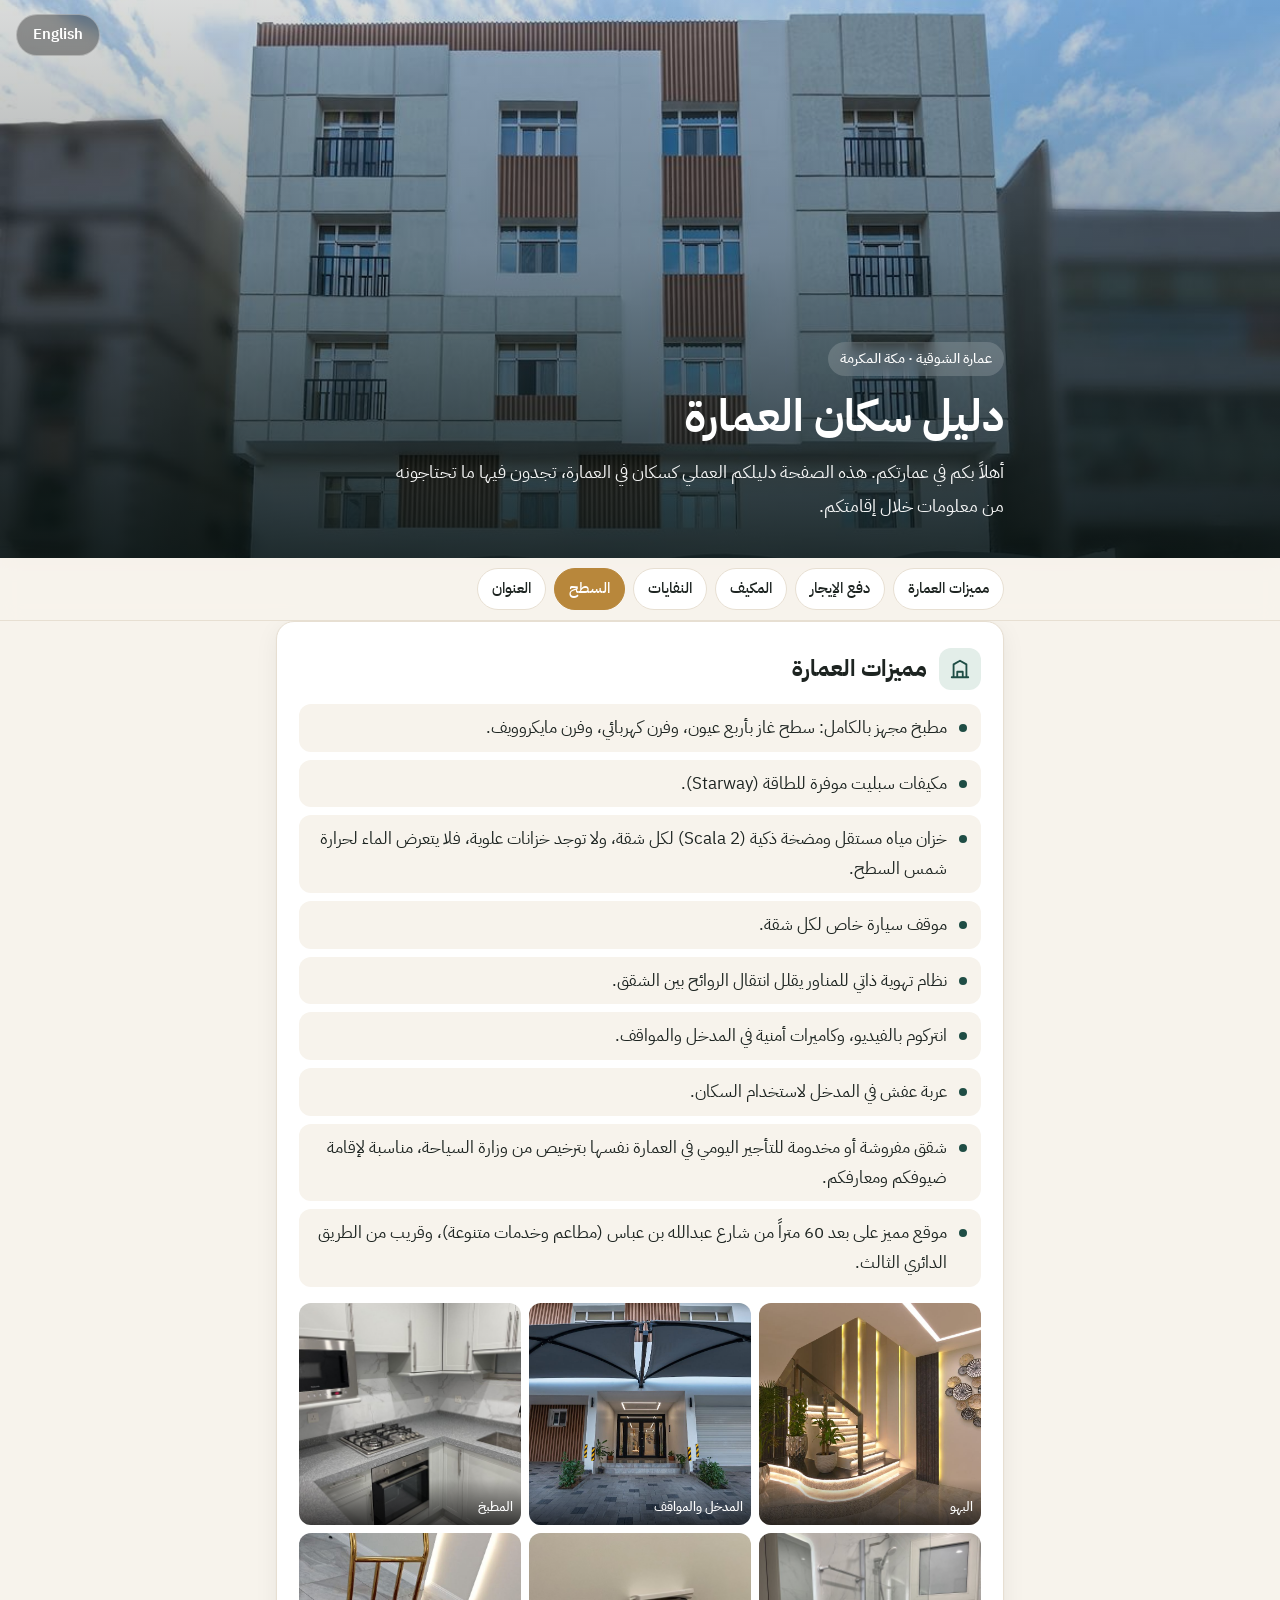
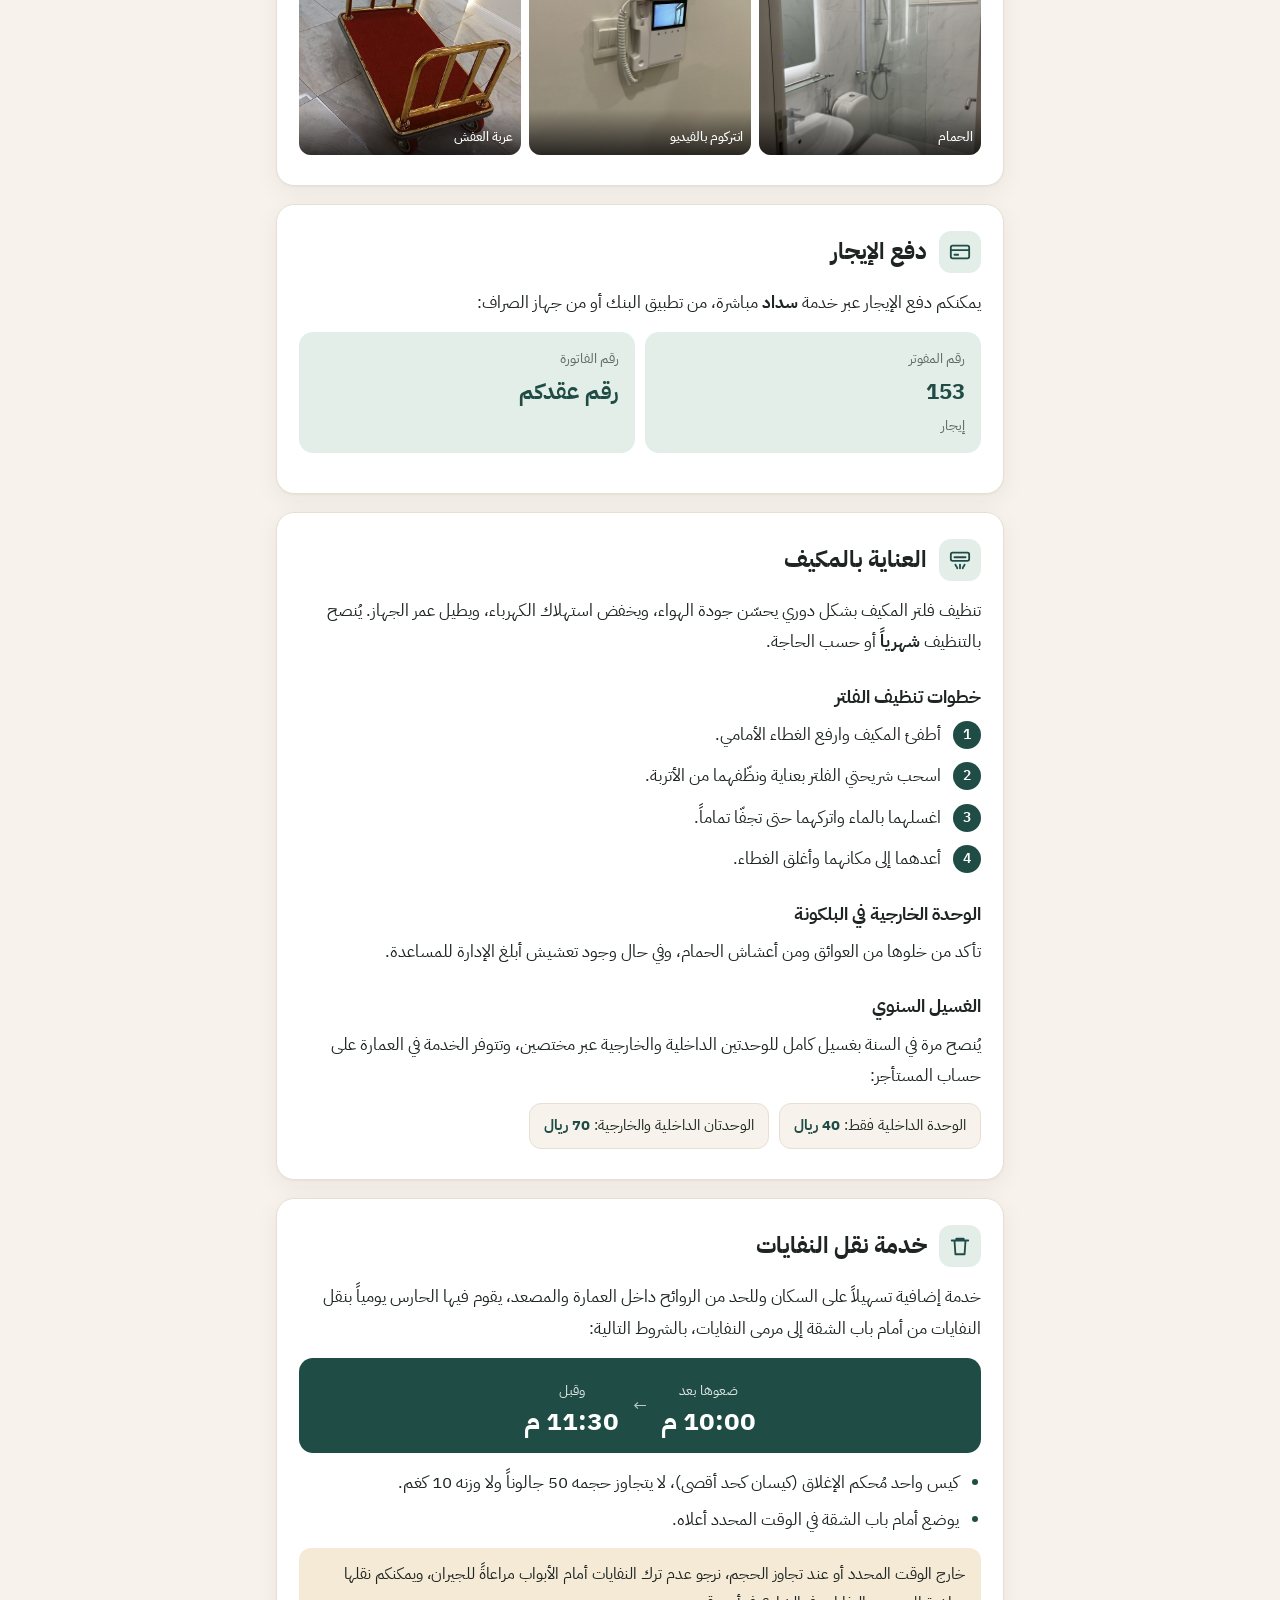
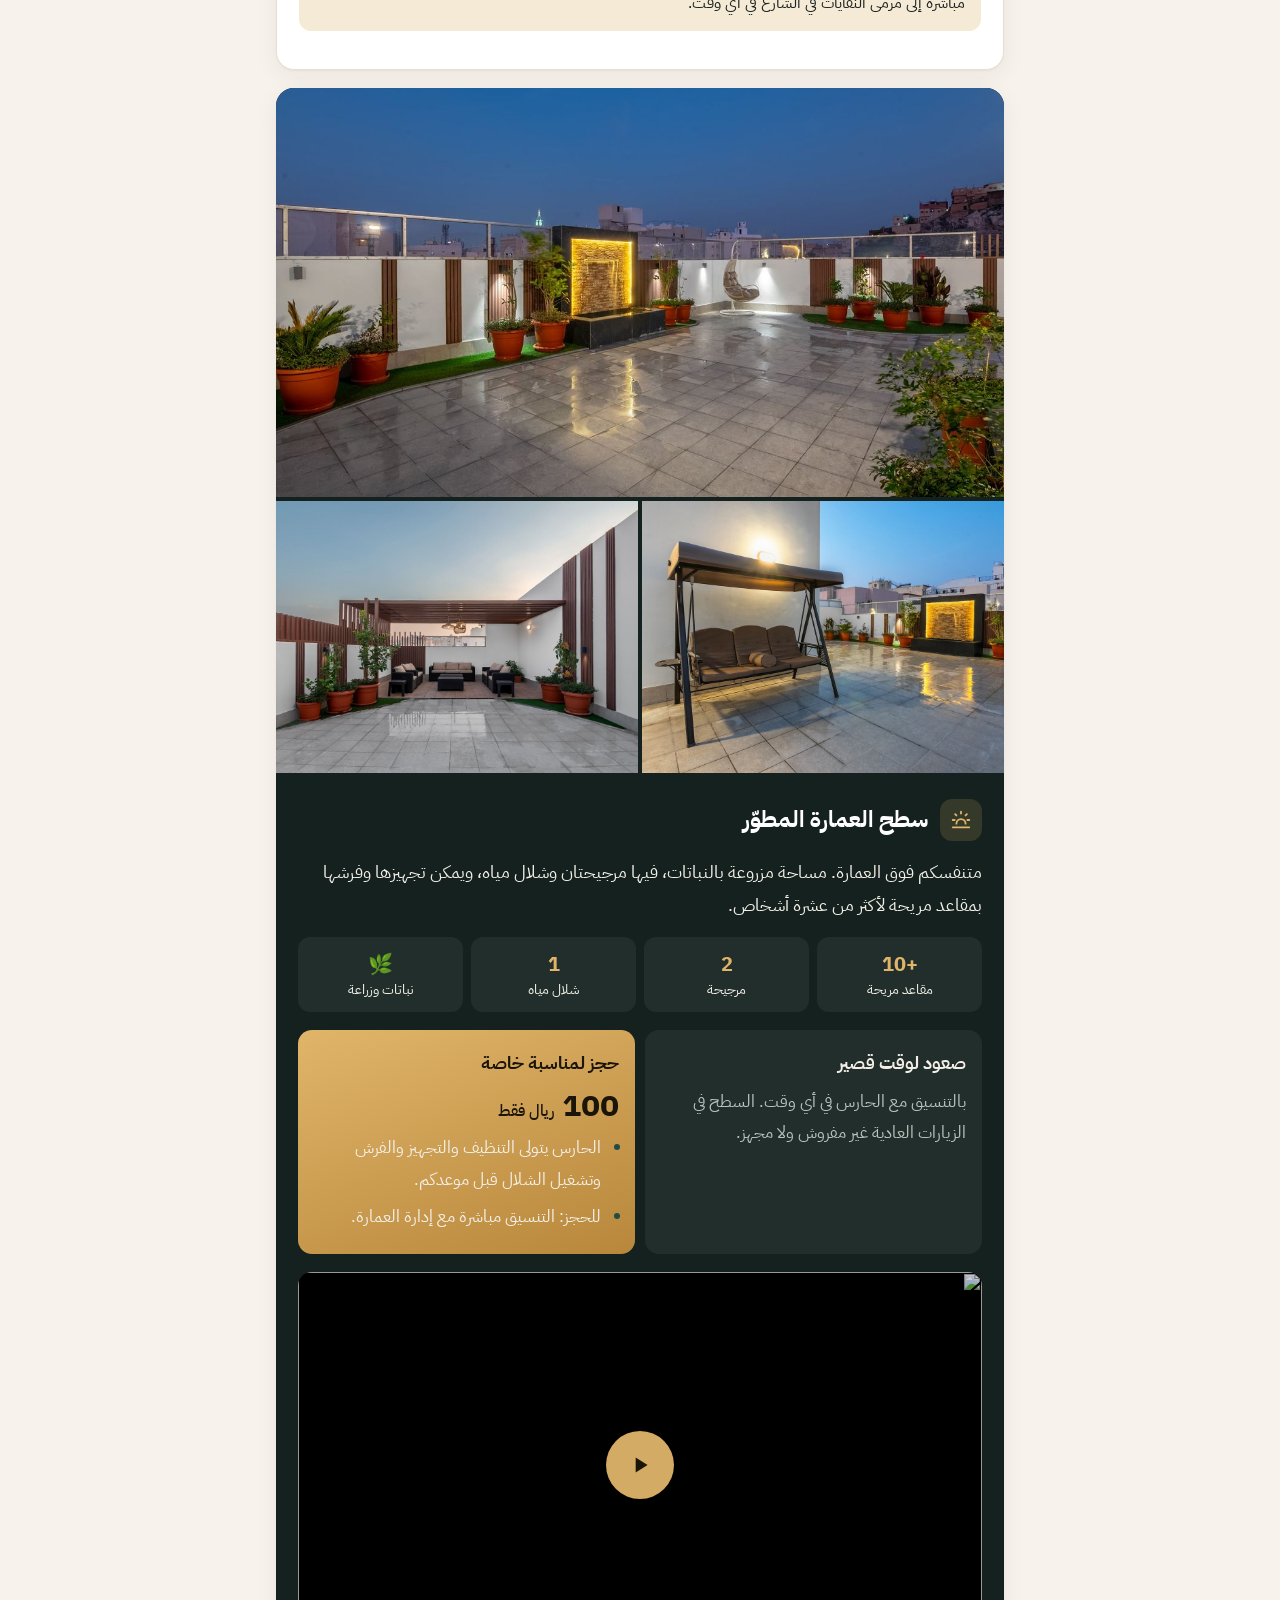
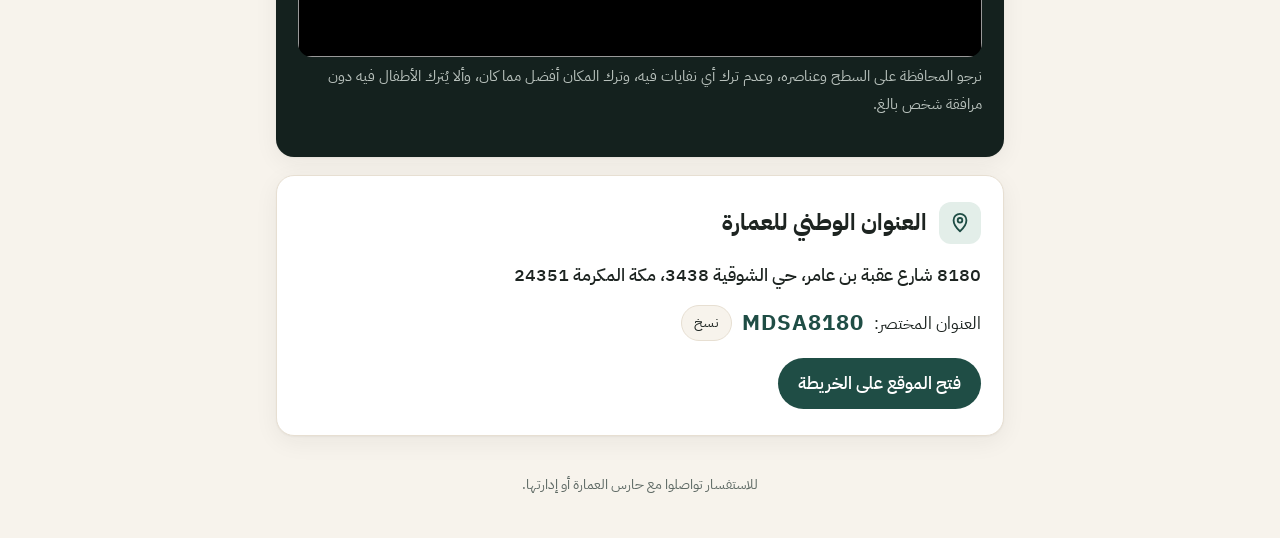
==== index.html @ 95259897 "Add residents' guide for sakn.ihsandev.sa in Arabic and English Co-Authored-By: Claude Opus 5.5 <nor" ====
<!doctype html>
<html lang="ar" dir="rtl">
<head>
<meta charset="utf-8">
<meta name="viewport" content="width=device-width, initial-scale=1, viewport-fit=cover">
<meta name="robots" content="noindex, nofollow, noarchive, nosnippet, noimageindex">
<meta name="googlebot" content="noindex, nofollow">
<meta name="referrer" content="no-referrer">
<title>دليل سكان العمارة</title>
<meta name="description" content="معلومات عملية لسكان العمارة: دفع الإيجار، نقل النفايات، العناية بالمكيف، وحجز السطح.">
<meta property="og:title" content="دليل سكان العمارة">
<meta property="og:description" content="كل ما تحتاجه كساكن في مكان واحد — ومنها حجز السطح لمناسبتك الخاصة.">
<meta property="og:image" content="https://sakn.ihsandev.sa/img/og.jpg">
<meta property="og:locale" content="ar_SA">
<meta name="theme-color" content="#1f4d45">
<link rel="alternate" hreflang="en" href="https://sakn.ihsandev.sa/en/">
<link rel="preconnect" href="https://fonts.googleapis.com">
<link rel="preconnect" href="https://fonts.gstatic.com" crossorigin>
<link href="https://fonts.googleapis.com/css2?family=IBM+Plex+Sans+Arabic:wght@400;500;600;700&display=swap" rel="stylesheet">
<link rel="stylesheet" href="/styles.css">
</head>
<body>

<header class="hero">
  <a class="lang" href="/en/" lang="en" hreflang="en">English</a>
  <div class="wrap">
    <span class="eyebrow">عمارة الشوقية · مكة المكرمة</span>
    <h1>دليل سكان العمارة</h1>
    <p>أهلاً بكم في عمارتكم. هذه الصفحة دليلكم العملي كسكان في العمارة، تجدون فيها ما تحتاجونه من معلومات خلال إقامتكم.</p>
  </div>
</header>

<nav aria-label="أقسام الصفحة">
  <div class="wrap">
    <a href="#features">مميزات العمارة</a>
    <a href="#rent">دفع الإيجار</a>
    <a href="#ac">المكيف</a>
    <a href="#trash">النفايات</a>
    <a href="#roof" class="roof-link">السطح</a>
    <a href="#address">العنوان</a>
  </div>
</nav>

<main class="wrap">

  <section id="features">
    <h2><span class="ic"><svg viewBox="0 0 24 24" fill="none" stroke="currentColor" stroke-width="2" stroke-linecap="round" stroke-linejoin="round"><path d="M3 21h18M5 21V7l7-4 7 4v14M9 21v-6h6v6"/></svg></span>مميزات العمارة</h2>
    <ul class="features">
      <li>مطبخ مجهز بالكامل: سطح غاز بأربع عيون، وفرن كهربائي، وفرن مايكروويف.</li>
      <li>مكيفات سبليت موفرة للطاقة (Starway).</li>
      <li>خزان مياه مستقل ومضخة ذكية (Scala 2) لكل شقة، ولا توجد خزانات علوية، فلا يتعرض الماء لحرارة شمس السطح.</li>
      <li>موقف سيارة خاص لكل شقة.</li>
      <li>نظام تهوية ذاتي للمناور يقلل انتقال الروائح بين الشقق.</li>
      <li>انتركوم بالفيديو، وكاميرات أمنية في المدخل والمواقف.</li>
      <li>عربة عفش في المدخل لاستخدام السكان.</li>
      <li>شقق مفروشة أو مخدومة للتأجير اليومي في العمارة نفسها بترخيص من وزارة السياحة، مناسبة لإقامة ضيوفكم ومعارفكم.</li>
      <li>موقع مميز على بعد 60 متراً من شارع عبدالله بن عباس (مطاعم وخدمات متنوعة)، وقريب من الطريق الدائري الثالث.</li>
    </ul>
    <div class="gallery">
      <figure><img src="/img/lobby.jpg" alt="بهو العمارة" loading="lazy"><figcaption>البهو</figcaption></figure>
      <figure><img src="/img/entrance.jpg" alt="مدخل العمارة والمواقف" loading="lazy"><figcaption>المدخل والمواقف</figcaption></figure>
      <figure><img src="/img/kitchen.jpg" alt="المطبخ المجهز" loading="lazy"><figcaption>المطبخ</figcaption></figure>
      <figure><img src="/img/bathroom.jpg" alt="الحمام" loading="lazy"><figcaption>الحمام</figcaption></figure>
      <figure><img src="/img/intercom.jpg" alt="الانتركوم بالفيديو" loading="lazy"><figcaption>انتركوم بالفيديو</figcaption></figure>
      <figure><img src="/img/cart.jpg" alt="عربة العفش" loading="lazy"><figcaption>عربة العفش</figcaption></figure>
    </div>
  </section>

  <section id="rent">
    <h2><span class="ic"><svg viewBox="0 0 24 24" fill="none" stroke="currentColor" stroke-width="2" stroke-linecap="round" stroke-linejoin="round"><rect x="2" y="5" width="20" height="14" rx="2"/><path d="M2 10h20M6 15h4"/></svg></span>دفع الإيجار</h2>
    <p>يمكنكم دفع الإيجار عبر خدمة <b>سداد</b> مباشرة، من تطبيق البنك أو من جهاز الصراف:</p>
    <div class="pay">
      <div><small>رقم المفوتر</small><strong>153</strong> <small>إيجار</small></div>
      <div><small>رقم الفاتورة</small><strong>رقم عقدكم</strong></div>
    </div>
  </section>

  <section id="ac">
    <h2><span class="ic"><svg viewBox="0 0 24 24" fill="none" stroke="currentColor" stroke-width="2" stroke-linecap="round" stroke-linejoin="round"><rect x="2" y="4" width="20" height="9" rx="2"/><path d="M6 9h12M7 17c0 2 2 2 2 4M12 17v4M17 17c0 2-2 2-2 4"/></svg></span>العناية بالمكيف</h2>
    <p>تنظيف فلتر المكيف بشكل دوري يحسّن جودة الهواء، ويخفض استهلاك الكهرباء، ويطيل عمر الجهاز. يُنصح بالتنظيف <b>شهرياً</b> أو حسب الحاجة.</p>
    <h3>خطوات تنظيف الفلتر</h3>
    <ol class="steps">
      <li>أطفئ المكيف وارفع الغطاء الأمامي.</li>
      <li>اسحب شريحتي الفلتر بعناية ونظّفهما من الأتربة.</li>
      <li>اغسلهما بالماء واتركهما حتى تجفّا تماماً.</li>
      <li>أعدهما إلى مكانهما وأغلق الغطاء.</li>
    </ol>
    <h3>الوحدة الخارجية في البلكونة</h3>
    <p>تأكد من خلوها من العوائق ومن أعشاش الحمام، وفي حال وجود تعشيش أبلغ الإدارة للمساعدة.</p>
    <h3>الغسيل السنوي</h3>
    <p>يُنصح مرة في السنة بغسيل كامل للوحدتين الداخلية والخارجية عبر مختصين، وتتوفر الخدمة في العمارة على حساب المستأجر:</p>
    <div class="price-row">
      <span>الوحدة الداخلية فقط: <b>40 ريال</b></span>
      <span>الوحدتان الداخلية والخارجية: <b>70 ريال</b></span>
    </div>
  </section>

  <section id="trash">
    <h2><span class="ic"><svg viewBox="0 0 24 24" fill="none" stroke="currentColor" stroke-width="2" stroke-linecap="round" stroke-linejoin="round"><path d="M3 6h18M8 6V4h8v2M6 6l1 15h10l1-15"/></svg></span>خدمة نقل النفايات</h2>
    <p>خدمة إضافية تسهيلاً على السكان وللحد من الروائح داخل العمارة والمصعد، يقوم فيها الحارس يومياً بنقل النفايات من أمام باب الشقة إلى مرمى النفايات، بالشروط التالية:</p>
    <div class="time">
      <div><small>ضعوها بعد</small><b>10:00 م</b></div>
      <i>←</i>
      <div><small>وقبل</small><b>11:30 م</b></div>
    </div>
    <ul>
      <li>كيس واحد مُحكم الإغلاق (كيسان كحد أقصى)، لا يتجاوز حجمه 50 جالوناً ولا وزنه 10 كغم.</li>
      <li>يوضع أمام باب الشقة في الوقت المحدد أعلاه.</li>
    </ul>
    <p class="note">خارج الوقت المحدد أو عند تجاوز الحجم، نرجو عدم ترك النفايات أمام الأبواب مراعاةً للجيران، ويمكنكم نقلها مباشرة إلى مرمى النفايات في الشارع في أي وقت.</p>
  </section>

  <section id="roof">
    <div class="roof-photos">
      <img src="/img/roof-1.jpg" alt="سطح العمارة ليلاً مع الشلال والنباتات" loading="lazy">
      <img src="/img/roof-2.jpg" alt="مرجيحة السطح" loading="lazy">
      <img src="/img/roof-3.jpg" alt="جلسة السطح تحت المظلة الخشبية" loading="lazy">
    </div>
    <div class="inner">
      <h2><span class="ic"><svg viewBox="0 0 24 24" fill="none" stroke="currentColor" stroke-width="2" stroke-linecap="round" stroke-linejoin="round"><path d="M12 3v2M5.6 5.6l1.4 1.4M3 12h2M19 12h2M17 7l1.4-1.4M7 16a5 5 0 0 1 10 0M3 20h18"/></svg></span>سطح العمارة المطوّر</h2>
      <p class="lead">متنفسكم فوق العمارة. مساحة مزروعة بالنباتات، فيها مرجيحتان وشلال مياه، ويمكن تجهيزها وفرشها بمقاعد مريحة لأكثر من عشرة أشخاص.</p>

      <div class="perks">
        <div><b>+10</b>مقاعد مريحة</div>
        <div><b>2</b>مرجيحة</div>
        <div><b>1</b>شلال مياه</div>
        <div><b>🌿</b>نباتات وزراعة</div>
      </div>

      <div class="two">
        <div class="opt">
          <h3>صعود لوقت قصير</h3>
          <p class="sub">بالتنسيق مع الحارس في أي وقت. السطح في الزيارات العادية غير مفروش ولا مجهز.</p>
        </div>
        <div class="opt feat">
          <h3>حجز لمناسبة خاصة</h3>
          <div class="price">100 <small>ريال فقط</small></div>
          <ul>
            <li>الحارس يتولى التنظيف والتجهيز والفرش وتشغيل الشلال قبل موعدكم.</li>
            <li>للحجز: التنسيق مباشرة مع إدارة العمارة.</li>
          </ul>
        </div>
      </div>

      <button class="video" type="button" data-id="-uEhtMujxbE" aria-label="تشغيل فيديو السطح">
        <img src="https://i.ytimg.com/vi/-uEhtMujxbE/hqdefault.jpg" alt="" loading="lazy">
        <span class="play"><span><svg width="26" height="26" viewBox="0 0 24 24" fill="#1b1408"><path d="M8 5v14l11-7z"/></svg></span></span>
      </button>

      <p class="rules">نرجو المحافظة على السطح وعناصره، وعدم ترك أي نفايات فيه، وترك المكان أفضل مما كان، وألا يُترك الأطفال فيه دون مرافقة شخص بالغ.</p>
    </div>
  </section>

  <section id="address">
    <h2><span class="ic"><svg viewBox="0 0 24 24" fill="none" stroke="currentColor" stroke-width="2" stroke-linecap="round" stroke-linejoin="round"><path d="M12 21s-7-6.2-7-12a7 7 0 0 1 14 0c0 5.8-7 12-7 12z"/><circle cx="12" cy="9" r="2.5"/></svg></span>العنوان الوطني للعمارة</h2>
    <p class="addr">8180 شارع عقبة بن عامر، حي الشوقية 3438، مكة المكرمة 24351</p>
    <div class="code">
      <span>العنوان المختصر:</span>
      <strong id="short">MDSA8180</strong>
      <button class="copy" type="button" data-copy="MDSA8180" data-done="تم النسخ">نسخ</button>
    </div>
    <a class="btn" href="https://bit.ly/3FcjafR" target="_blank" rel="noopener">فتح الموقع على الخريطة</a>
  </section>

</main>

<footer>للاستفسار تواصلوا مع حارس العمارة أو إدارتها.</footer>

<script src="/script.js"></script>
</body>
</html>
---- styles.css ----
:root{
  --bg:#f7f3ec; --surface:#ffffff; --ink:#1d2421; --muted:#5f6a65; --line:#e7dfd2;
  --accent:#1f4d45; --accent-ink:#ffffff; --accent-soft:#e3eee9; --gold:#b8873b; --gold-soft:#f5ead6;
  --roof-bg:#14211e; --roof-ink:#f3efe7; --roof-muted:#b9c2bd;
  --radius:18px; --shadow:0 1px 2px rgba(0,0,0,.04),0 6px 24px rgba(30,40,35,.06);
}
@media (prefers-color-scheme:dark){
  :root:not([data-theme="light"]){
    --bg:#121614; --surface:#1b201e; --ink:#ece8e1; --muted:#a3ada8; --line:#2b322f;
    --accent:#7cc2ad; --accent-ink:#0f1a17; --accent-soft:#1f2e2a; --gold:#e0b56a; --gold-soft:#2c261b;
    --roof-bg:#0c1210; --shadow:none;
  }
}
*{box-sizing:border-box}
html{scroll-behavior:smooth;scroll-padding-top:72px}
body{margin:0;background:var(--bg);color:var(--ink);font:400 17px/1.85 "IBM Plex Sans Arabic",system-ui,sans-serif;-webkit-text-size-adjust:100%}
img{max-width:100%;display:block}
a{color:var(--accent)}
.wrap{max-width:760px;margin:0 auto;padding:0 16px}

/* hero */
.hero{position:relative;min-height:62vh;display:flex;align-items:flex-end;color:#fff;background:#1f4d45 url(/img/facade.jpg) center 30%/cover}
.hero::after{content:"";position:absolute;inset:0;background:linear-gradient(180deg,rgba(10,20,18,.15) 0%,rgba(10,20,18,.35) 45%,rgba(10,20,18,.85) 100%)}
.hero .wrap{position:relative;z-index:1;padding-bottom:36px;width:100%}
.lang{position:absolute;z-index:2;top:max(14px,env(safe-area-inset-top));inset-inline-end:16px;color:#fff;text-decoration:none;font-size:15px;font-weight:600;padding:6px 16px;border-radius:99px;background:rgba(0,0,0,.35);backdrop-filter:blur(6px);border:1px solid rgba(255,255,255,.35)}
.eyebrow{display:inline-block;font-size:14px;font-weight:500;background:rgba(255,255,255,.16);backdrop-filter:blur(6px);padding:4px 12px;border-radius:99px;margin-bottom:12px}
.hero h1{font-size:clamp(30px,7vw,44px);line-height:1.3;margin:0 0 10px;font-weight:700}
.hero p{margin:0;font-size:18px;max-width:34em;opacity:.95}

/* nav */
nav{position:sticky;top:0;z-index:5;background:color-mix(in srgb,var(--bg) 88%,transparent);backdrop-filter:blur(10px);border-bottom:1px solid var(--line)}
nav .wrap{display:flex;gap:8px;overflow-x:auto;padding-top:10px;padding-bottom:10px;scrollbar-width:none}
nav .wrap::-webkit-scrollbar{display:none}
nav a{flex:none;text-decoration:none;color:var(--ink);font-size:15px;font-weight:500;padding:6px 14px;border-radius:99px;background:var(--surface);border:1px solid var(--line)}
nav a.roof-link{background:var(--gold);border-color:var(--gold);color:#fff}

/* sections */
main{padding:28px 0 8px}
section{background:var(--surface);border-radius:var(--radius);box-shadow:var(--shadow);border:1px solid var(--line);padding:26px 22px;margin-bottom:18px}
section h2{display:flex;align-items:center;gap:12px;font-size:23px;line-height:1.4;margin:0 0 14px}
.ic{flex:none;width:42px;height:42px;border-radius:12px;background:var(--accent-soft);color:var(--accent);display:grid;place-items:center}
.ic svg{width:22px;height:22px}
h3{font-size:18px;margin:22px 0 6px}
p{margin:0 0 12px}
ul,ol{margin:0 0 12px;padding-inline-start:22px}
li{margin-bottom:6px}
li::marker{color:var(--accent)}
.lead{font-size:18px}
.note{background:var(--gold-soft);border-radius:12px;padding:12px 16px;font-size:16px}

/* features */
.features{list-style:none;padding:0;display:grid;gap:8px}
.features li{display:flex;gap:12px;align-items:flex-start;margin:0;padding:9px 14px;border-radius:12px;background:var(--bg);line-height:1.75}
.features li::before{content:"";flex:none;width:8px;height:8px;margin-top:11px;border-radius:50%;background:var(--accent)}
.gallery{display:grid;grid-template-columns:repeat(3,1fr);gap:8px;margin:16px 0 4px}
.gallery figure{margin:0;position:relative;border-radius:12px;overflow:hidden;aspect-ratio:1}
.gallery img{width:100%;height:100%;object-fit:cover}
.gallery figcaption{position:absolute;inset:auto 0 0 0;padding:16px 8px 6px;font-size:13px;font-weight:500;color:#fff;background:linear-gradient(transparent,rgba(0,0,0,.7))}
@media (max-width:480px){.gallery{grid-template-columns:repeat(2,1fr)}}

/* pay */
.pay{display:grid;grid-template-columns:1fr 1fr;gap:10px;margin:14px 0}
.pay div{background:var(--accent-soft);border-radius:14px;padding:14px 16px}
.pay small{display:block;color:var(--muted);font-size:14px}
.pay strong{font-size:22px;color:var(--accent)}
.steps{counter-reset:s;list-style:none;padding:0}
.steps li{counter-increment:s;position:relative;padding-inline-start:40px;margin-bottom:10px}
.steps li::before{content:counter(s);position:absolute;inset-inline-start:0;top:2px;width:28px;height:28px;border-radius:50%;background:var(--accent);color:var(--accent-ink);font-size:14px;font-weight:600;display:grid;place-items:center}
.price-row{display:flex;flex-wrap:wrap;gap:10px;margin:8px 0 4px}
.price-row span{background:var(--bg);border:1px solid var(--line);border-radius:12px;padding:8px 14px;font-size:15px}
.price-row b{color:var(--accent)}

/* trash */
.time{display:flex;align-items:center;justify-content:center;gap:14px;background:var(--accent);color:var(--accent-ink);border-radius:14px;padding:16px;margin:14px 0;text-align:center}
.time b{font-size:26px;line-height:1.2;display:block;white-space:nowrap}
.time small{font-size:14px;opacity:.85}
.time i{font-style:normal;opacity:.7}

/* roof */
#roof{background:var(--roof-bg);color:var(--roof-ink);border:0;padding:0;overflow:hidden}
#roof .inner{padding:26px 22px}
#roof h2{color:#fff}
#roof .ic{background:rgba(224,181,106,.16);color:#e0b56a}
#roof p,#roof li{color:var(--roof-ink)}
#roof .sub{color:var(--roof-muted)}
.roof-photos{display:grid;grid-template-columns:1fr 1fr;gap:4px}
.roof-photos img{width:100%;aspect-ratio:4/3;object-fit:cover}
.roof-photos img:first-child{grid-column:1/-1;aspect-ratio:16/9}
.perks{display:grid;grid-template-columns:repeat(4,1fr);gap:8px;margin:16px 0}
.perks div{background:rgba(255,255,255,.06);border-radius:12px;padding:12px 6px;text-align:center;font-size:14px;line-height:1.5}
.perks b{display:block;font-size:20px;color:#e0b56a}
@media (max-width:480px){.perks{grid-template-columns:repeat(2,1fr)}}
.two{display:grid;grid-template-columns:1fr 1fr;gap:10px;margin:18px 0}
@media (max-width:560px){.two{grid-template-columns:1fr}}
.opt{border-radius:14px;padding:16px;background:rgba(255,255,255,.06)}
.opt.feat{background:linear-gradient(160deg,#e0b56a,#b8873b);color:#1b1408}
.opt.feat p,.opt.feat li{color:#1b1408}
.opt h3{margin:0 0 6px;color:inherit}
.opt ul{margin:0;padding-inline-start:18px}
.opt .price{font-size:32px;font-weight:700;line-height:1.2;margin:6px 0 8px}
.opt .price small{font-size:16px;font-weight:500}
.video{position:relative;aspect-ratio:16/9;border-radius:14px;overflow:hidden;background:#000;margin:18px 0 6px;cursor:pointer;border:0;padding:0;width:100%;display:block}
.video img{width:100%;height:100%;object-fit:cover;opacity:.8}
.video .play{position:absolute;inset:0;display:grid;place-items:center}
.video .play span{width:68px;height:68px;border-radius:50%;background:rgba(224,181,106,.95);display:grid;place-items:center;box-shadow:0 6px 24px rgba(0,0,0,.4)}
.video iframe{position:absolute;inset:0;width:100%;height:100%;border:0}
.rules{font-size:15px;color:var(--roof-muted)!important}

/* address */
.addr{font-size:18px;font-weight:500;margin-bottom:12px}
.code{display:flex;align-items:center;gap:10px;flex-wrap:wrap}
.code strong{font-size:22px;letter-spacing:1px;direction:ltr;color:var(--accent)}
button.copy{font:inherit;font-size:14px;border:1px solid var(--line);background:var(--bg);color:var(--ink);border-radius:99px;padding:4px 12px;cursor:pointer}
.btn{display:inline-flex;align-items:center;gap:8px;margin-top:14px;text-decoration:none;font-weight:600;background:var(--accent);color:var(--accent-ink);padding:10px 20px;border-radius:99px}

footer{text-align:center;color:var(--muted);font-size:14px;padding:18px 16px 40px}
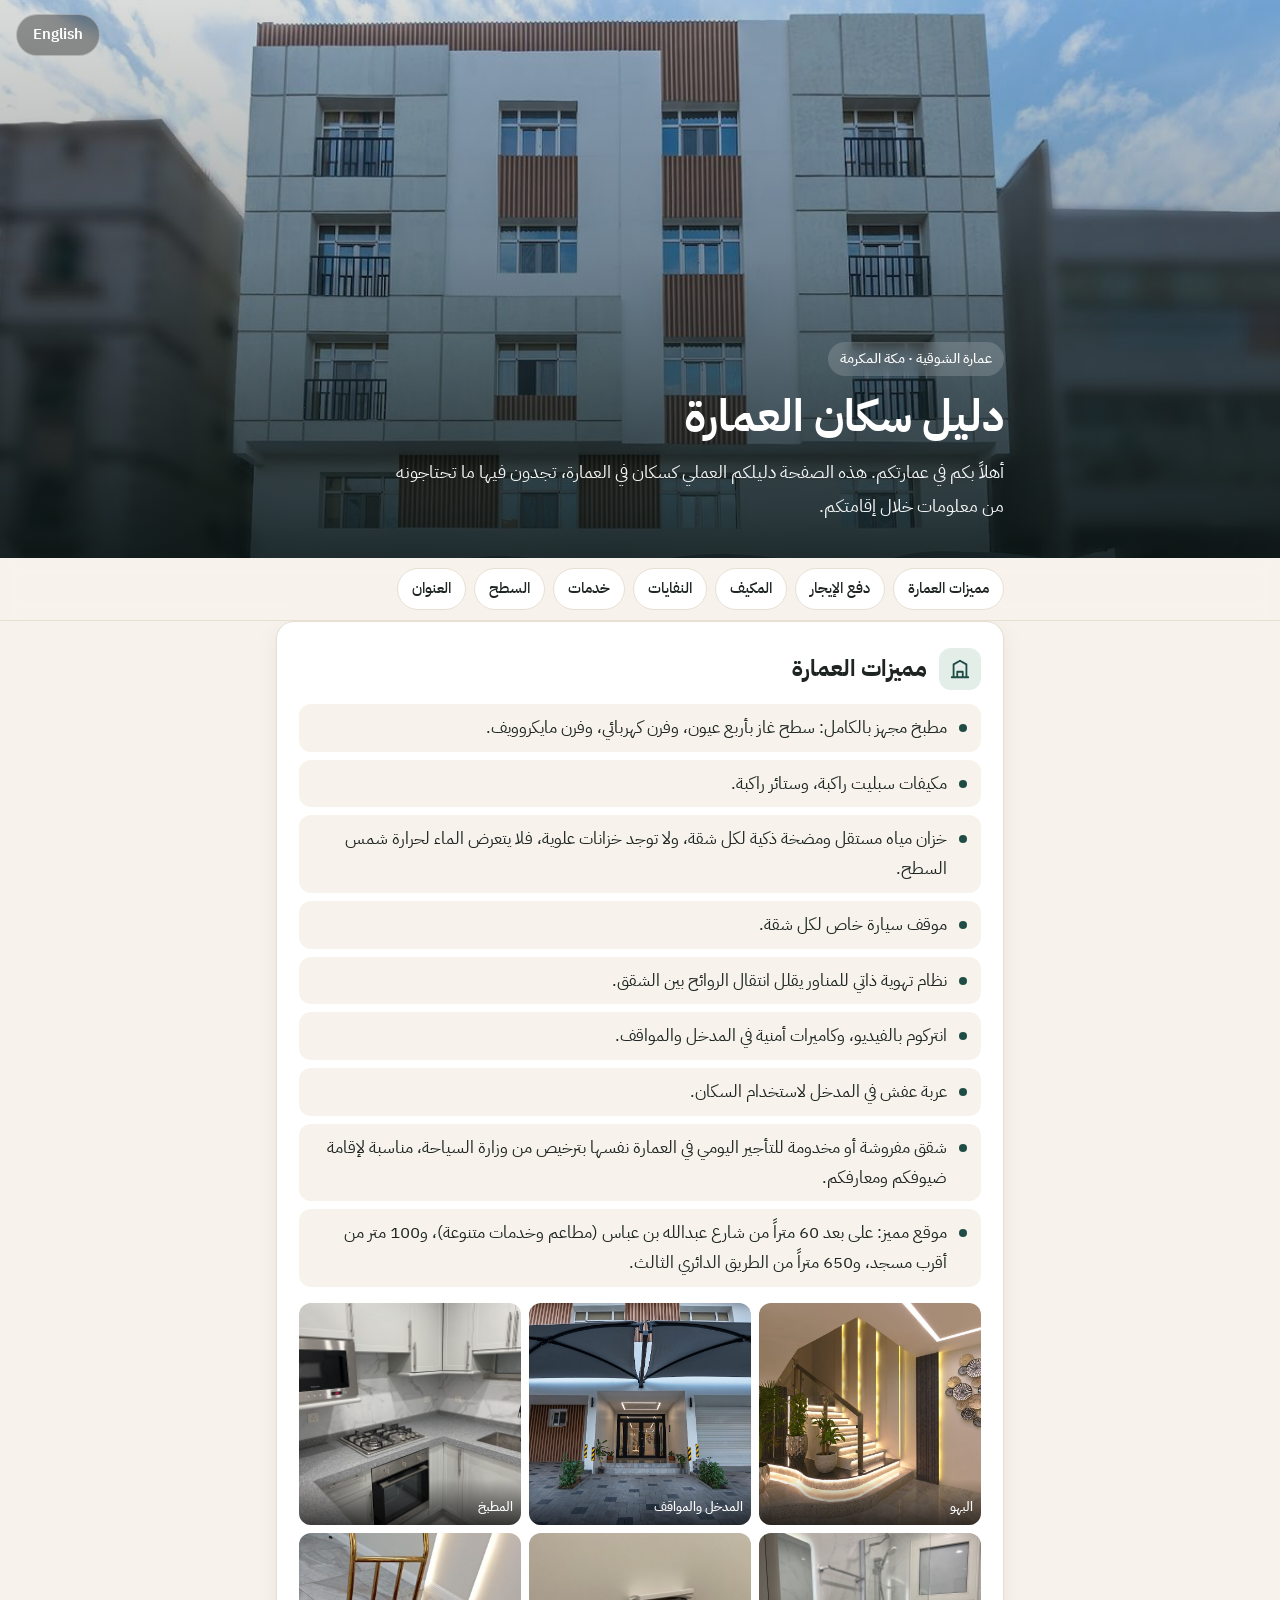
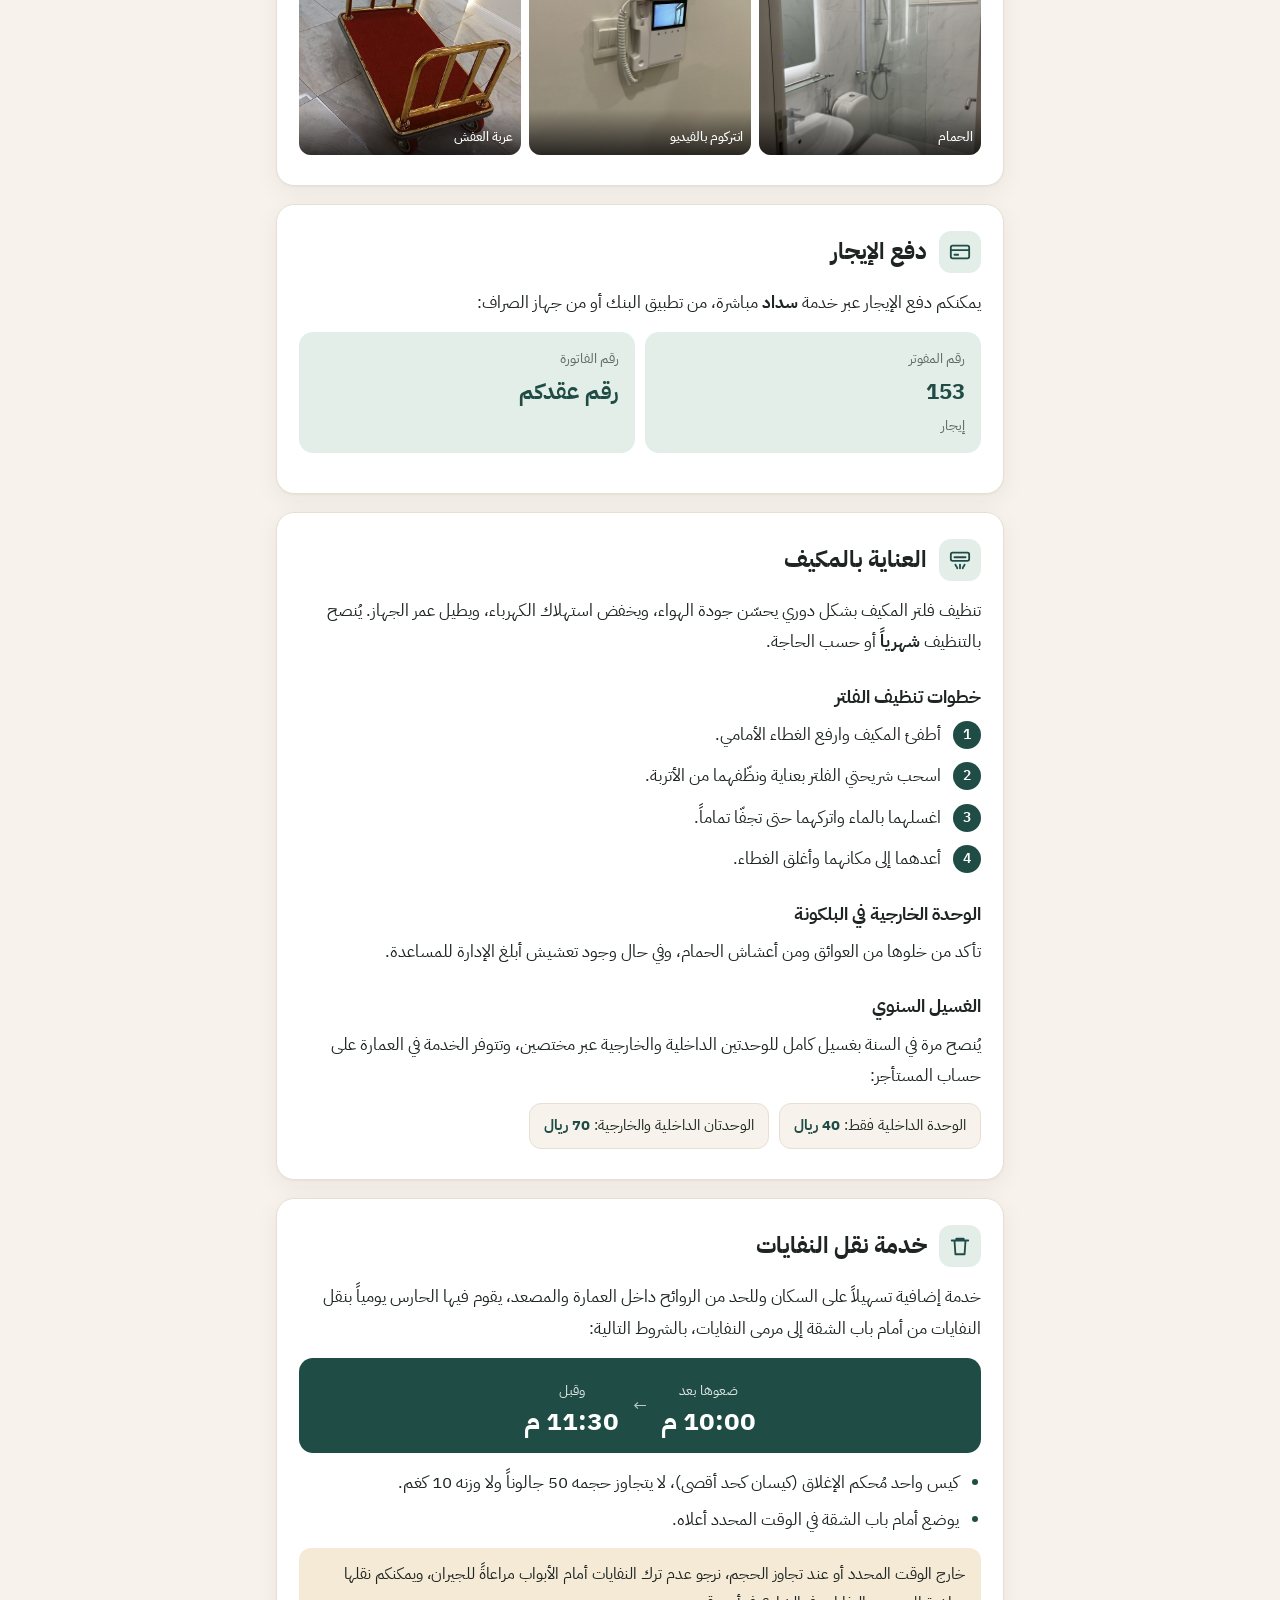
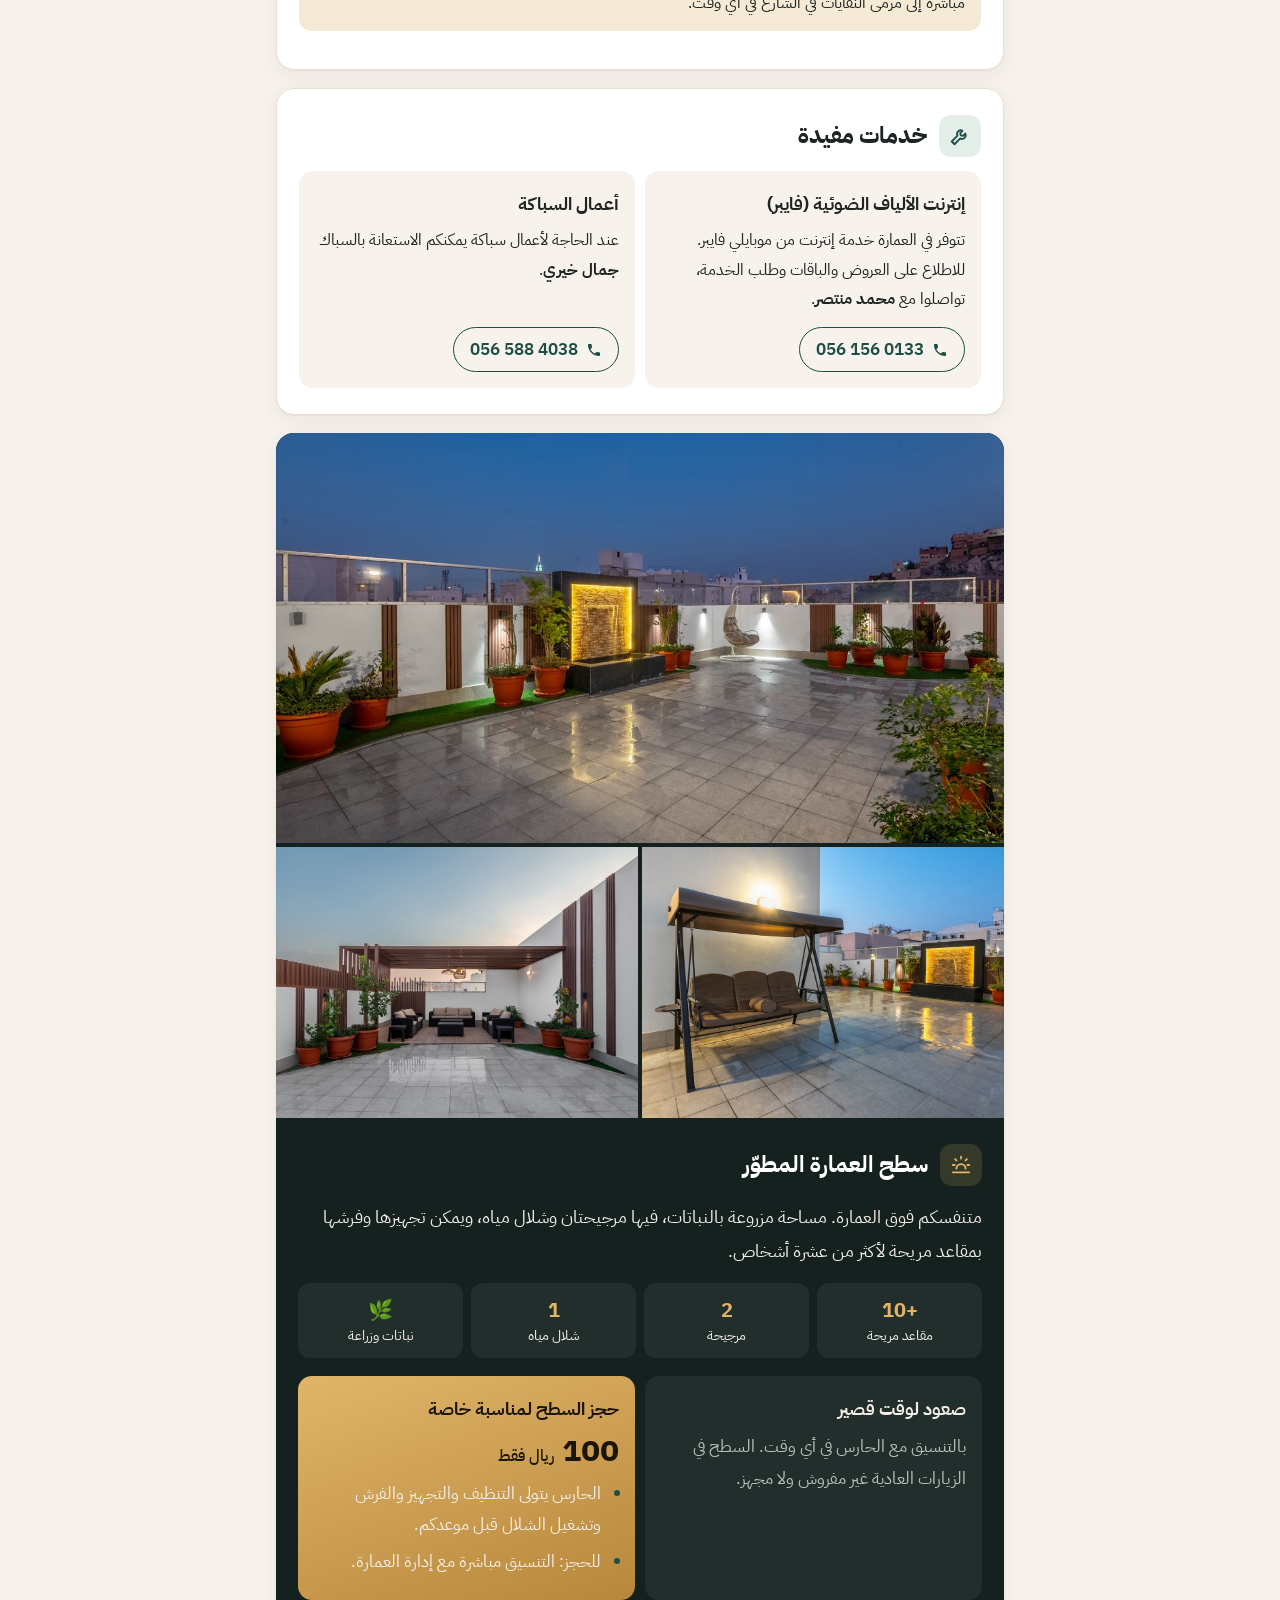
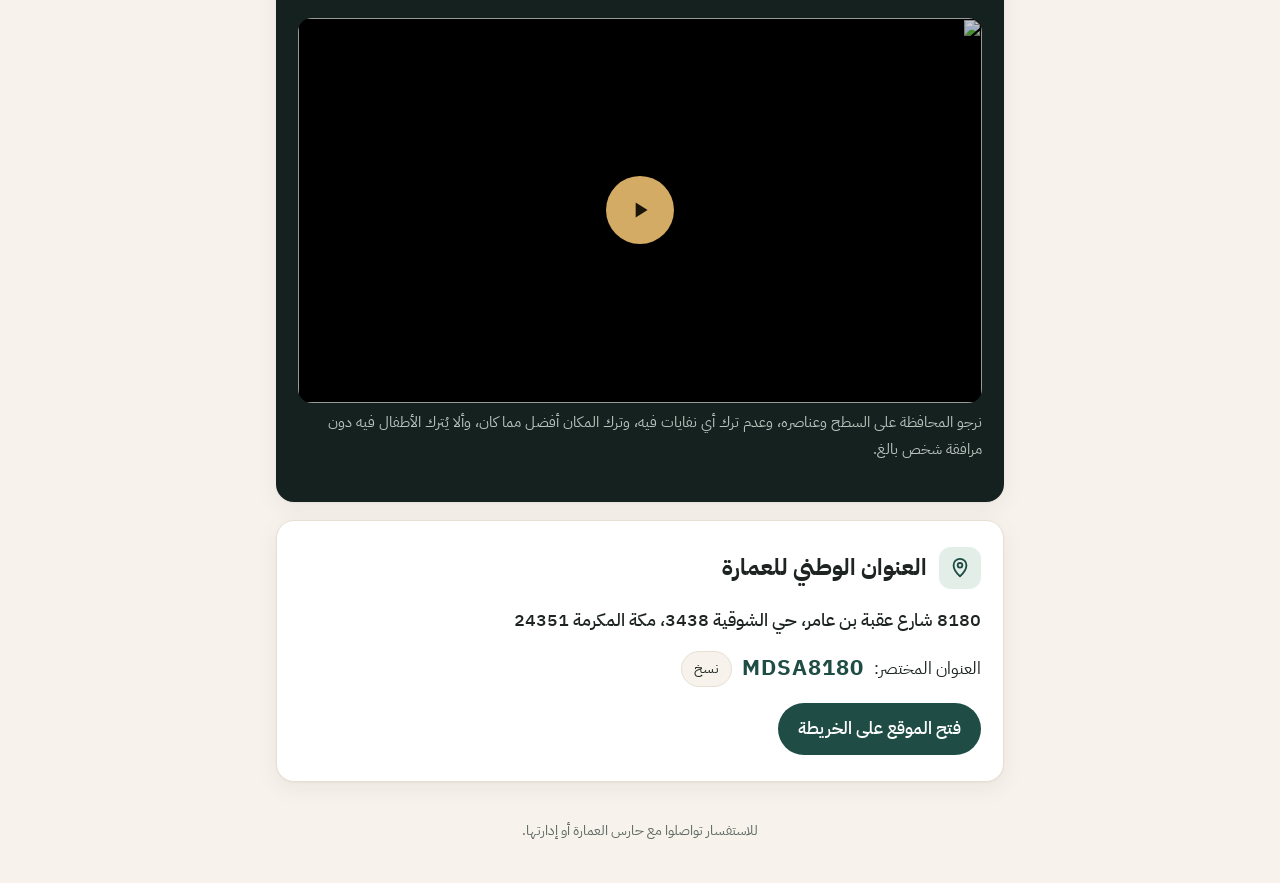
==== commit 3e4393dc: "Add useful services section, location distances, and wording updates Co-Authored-By: Claude Opus 5.5" ====
--- a/index.html
+++ b/index.html
@@ -36,7 +36,8 @@
     <a href="#rent">دفع الإيجار</a>
     <a href="#ac">المكيف</a>
     <a href="#trash">النفايات</a>
-    <a href="#roof" class="roof-link">السطح</a>
+    <a href="#services">خدمات</a>
+    <a href="#roof">السطح</a>
     <a href="#address">العنوان</a>
   </div>
 </nav>
@@ -47,14 +48,14 @@
     <h2><span class="ic"><svg viewBox="0 0 24 24" fill="none" stroke="currentColor" stroke-width="2" stroke-linecap="round" stroke-linejoin="round"><path d="M3 21h18M5 21V7l7-4 7 4v14M9 21v-6h6v6"/></svg></span>مميزات العمارة</h2>
     <ul class="features">
       <li>مطبخ مجهز بالكامل: سطح غاز بأربع عيون، وفرن كهربائي، وفرن مايكروويف.</li>
-      <li>مكيفات سبليت موفرة للطاقة (Starway).</li>
-      <li>خزان مياه مستقل ومضخة ذكية (Scala 2) لكل شقة، ولا توجد خزانات علوية، فلا يتعرض الماء لحرارة شمس السطح.</li>
+      <li>مكيفات سبليت راكبة، وستائر راكبة.</li>
+      <li>خزان مياه مستقل ومضخة ذكية لكل شقة، ولا توجد خزانات علوية، فلا يتعرض الماء لحرارة شمس السطح.</li>
       <li>موقف سيارة خاص لكل شقة.</li>
       <li>نظام تهوية ذاتي للمناور يقلل انتقال الروائح بين الشقق.</li>
       <li>انتركوم بالفيديو، وكاميرات أمنية في المدخل والمواقف.</li>
       <li>عربة عفش في المدخل لاستخدام السكان.</li>
       <li>شقق مفروشة أو مخدومة للتأجير اليومي في العمارة نفسها بترخيص من وزارة السياحة، مناسبة لإقامة ضيوفكم ومعارفكم.</li>
-      <li>موقع مميز على بعد 60 متراً من شارع عبدالله بن عباس (مطاعم وخدمات متنوعة)، وقريب من الطريق الدائري الثالث.</li>
+      <li>موقع مميز: على بعد 60 متراً من شارع عبدالله بن عباس (مطاعم وخدمات متنوعة)، و100 متر من أقرب مسجد، و650 متراً من الطريق الدائري الثالث.</li>
     </ul>
     <div class="gallery">
       <figure><img src="/img/lobby.jpg" alt="بهو العمارة" loading="lazy"><figcaption>البهو</figcaption></figure>
@@ -110,6 +111,22 @@
     <p class="note">خارج الوقت المحدد أو عند تجاوز الحجم، نرجو عدم ترك النفايات أمام الأبواب مراعاةً للجيران، ويمكنكم نقلها مباشرة إلى مرمى النفايات في الشارع في أي وقت.</p>
   </section>
 
+  <section id="services">
+    <h2><span class="ic"><svg viewBox="0 0 24 24" fill="none" stroke="currentColor" stroke-width="2" stroke-linecap="round" stroke-linejoin="round"><path d="M14.7 6.3a4 4 0 0 0-5.4 5.4L3 18l3 3 6.3-6.3a4 4 0 0 0 5.4-5.4l-2.5 2.5-2.4-.6-.6-2.4z"/></svg></span>خدمات مفيدة</h2>
+    <div class="svc">
+      <div class="svc-item">
+        <h3>إنترنت الألياف الضوئية (فايبر)</h3>
+        <p>تتوفر في العمارة خدمة إنترنت من موبايلي فايبر. للاطلاع على العروض والباقات وطلب الخدمة، تواصلوا مع <b>محمد منتصر</b>.</p>
+        <a class="call" href="tel:+966561560133"><span dir="ltr">056 156 0133</span></a>
+      </div>
+      <div class="svc-item">
+        <h3>أعمال السباكة</h3>
+        <p>عند الحاجة لأعمال سباكة يمكنكم الاستعانة بالسباك <b>جمال خيري</b>.</p>
+        <a class="call" href="tel:+966565884038"><span dir="ltr">056 588 4038</span></a>
+      </div>
+    </div>
+  </section>
+
   <section id="roof">
     <div class="roof-photos">
       <img src="/img/roof-1.jpg" alt="سطح العمارة ليلاً مع الشلال والنباتات" loading="lazy">
@@ -133,7 +150,7 @@
           <p class="sub">بالتنسيق مع الحارس في أي وقت. السطح في الزيارات العادية غير مفروش ولا مجهز.</p>
         </div>
         <div class="opt feat">
-          <h3>حجز لمناسبة خاصة</h3>
+          <h3>حجز السطح لمناسبة خاصة</h3>
           <div class="price">100 <small>ريال فقط</small></div>
           <ul>
             <li>الحارس يتولى التنظيف والتجهيز والفرش وتشغيل الشلال قبل موعدكم.</li>
--- a/styles.css
+++ b/styles.css
@@ -32,7 +32,8 @@
 nav .wrap{display:flex;gap:8px;overflow-x:auto;padding-top:10px;padding-bottom:10px;scrollbar-width:none}
 nav .wrap::-webkit-scrollbar{display:none}
 nav a{flex:none;text-decoration:none;color:var(--ink);font-size:15px;font-weight:500;padding:6px 14px;border-radius:99px;background:var(--surface);border:1px solid var(--line)}
-nav a.roof-link{background:var(--gold);border-color:var(--gold);color:#fff}
+nav a{transition:background-color .2s,color .2s,border-color .2s}
+nav a.active{background:var(--accent);border-color:var(--accent);color:var(--accent-ink)}
 
 /* sections */
 main{padding:28px 0 8px}
@@ -106,6 +107,15 @@
 .video iframe{position:absolute;inset:0;width:100%;height:100%;border:0}
 .rules{font-size:15px;color:var(--roof-muted)!important}
 
+/* services */
+.svc{display:grid;grid-template-columns:1fr 1fr;gap:10px}
+@media (max-width:560px){.svc{grid-template-columns:1fr}}
+.svc-item{background:var(--bg);border-radius:14px;padding:16px;display:flex;flex-direction:column}
+.svc-item h3{margin:0 0 6px}
+.svc-item p{flex:1;font-size:16px}
+.call{align-self:flex-start;display:inline-flex;align-items:center;gap:8px;text-decoration:none;font-weight:600;font-size:17px;color:var(--accent);border:1.5px solid var(--accent);border-radius:99px;padding:6px 16px}
+.call::before{content:"";width:16px;height:16px;background:currentColor;-webkit-mask:url("data:image/svg+xml,%3Csvg xmlns='http://www.w3.org/2000/svg' viewBox='0 0 24 24'%3E%3Cpath d='M6.6 10.8a15.1 15.1 0 0 0 6.6 6.6l2.2-2.2a1 1 0 0 1 1-.25 11.4 11.4 0 0 0 3.6.57 1 1 0 0 1 1 1V20a1 1 0 0 1-1 1A17 17 0 0 1 3 4a1 1 0 0 1 1-1h3.5a1 1 0 0 1 1 1c0 1.25.2 2.45.57 3.57a1 1 0 0 1-.25 1z'/%3E%3C/svg%3E") center/contain no-repeat;mask:url("data:image/svg+xml,%3Csvg xmlns='http://www.w3.org/2000/svg' viewBox='0 0 24 24'%3E%3Cpath d='M6.6 10.8a15.1 15.1 0 0 0 6.6 6.6l2.2-2.2a1 1 0 0 1 1-.25 11.4 11.4 0 0 0 3.6.57 1 1 0 0 1 1 1V20a1 1 0 0 1-1 1A17 17 0 0 1 3 4a1 1 0 0 1 1-1h3.5a1 1 0 0 1 1 1c0 1.25.2 2.45.57 3.57a1 1 0 0 1-.25 1z'/%3E%3C/svg%3E") center/contain no-repeat}
+
 /* address */
 .addr{font-size:18px;font-weight:500;margin-bottom:12px}
 .code{display:flex;align-items:center;gap:10px;flex-wrap:wrap}
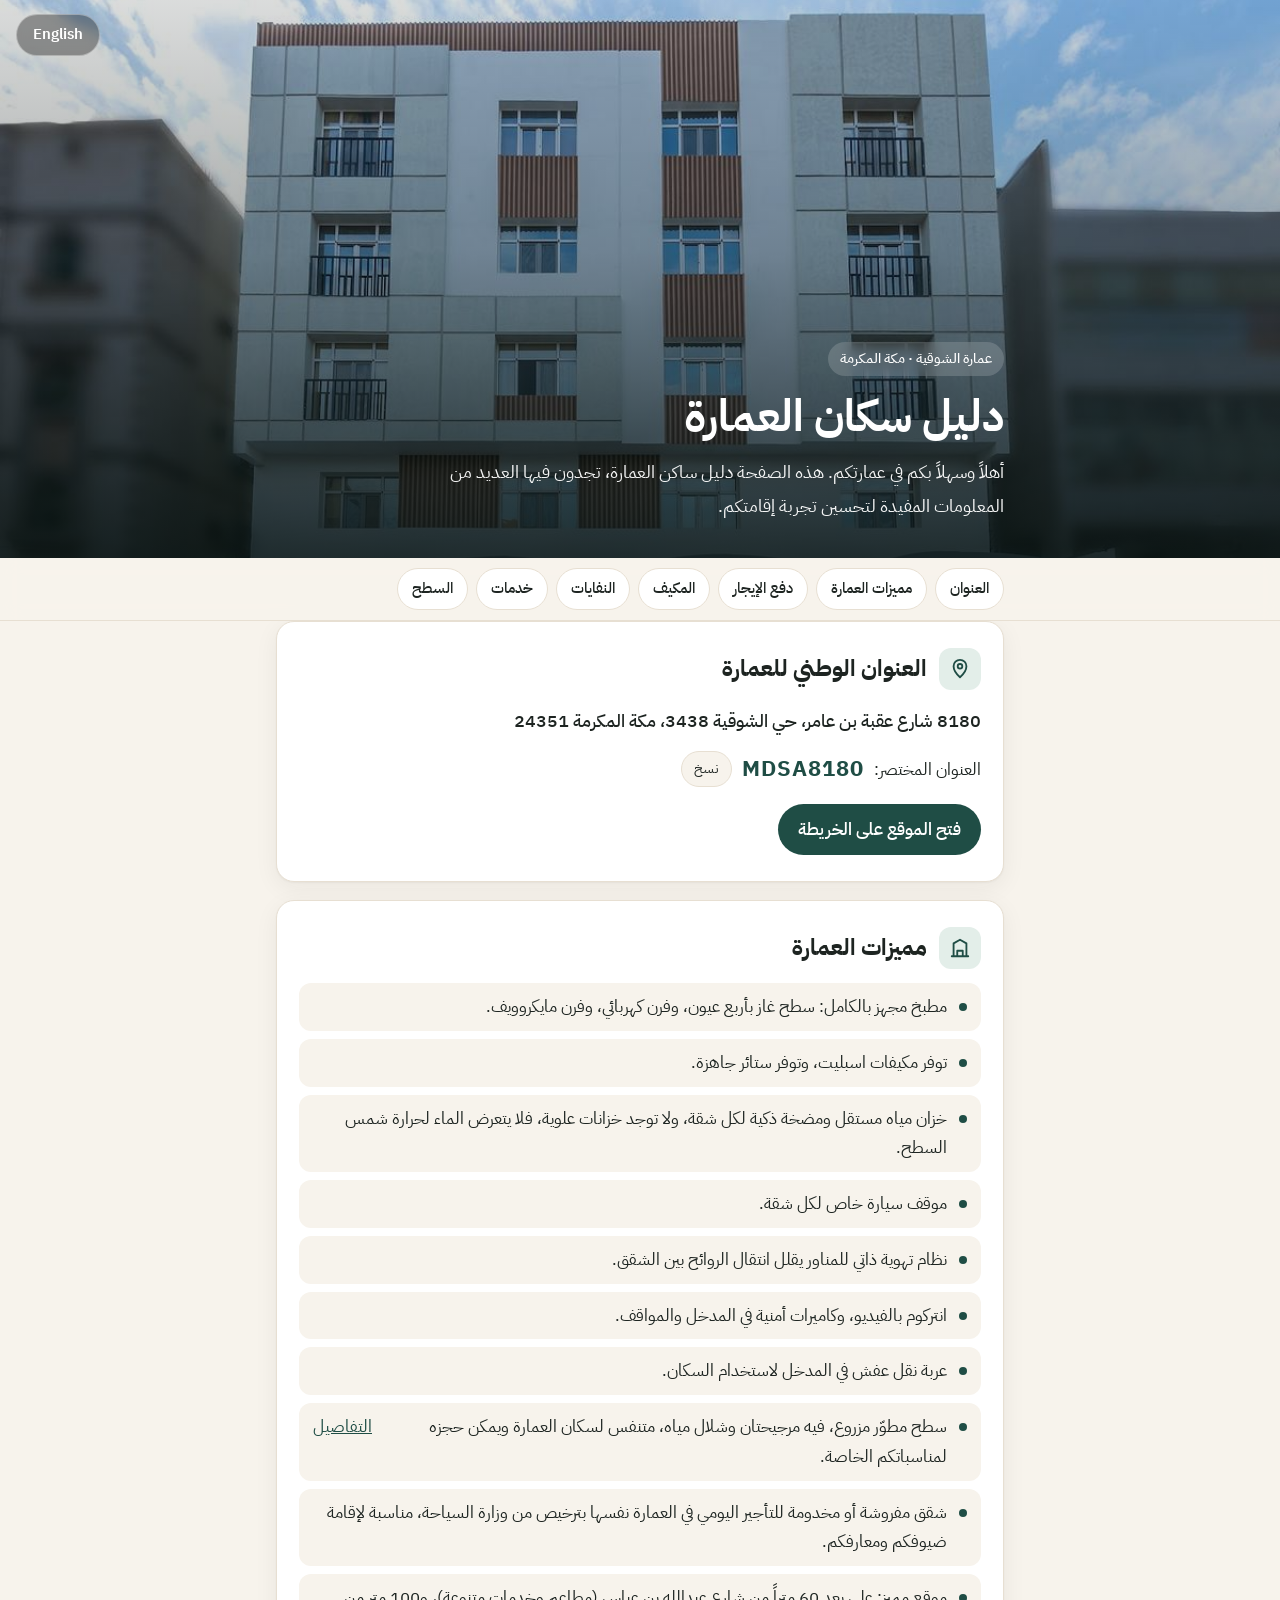
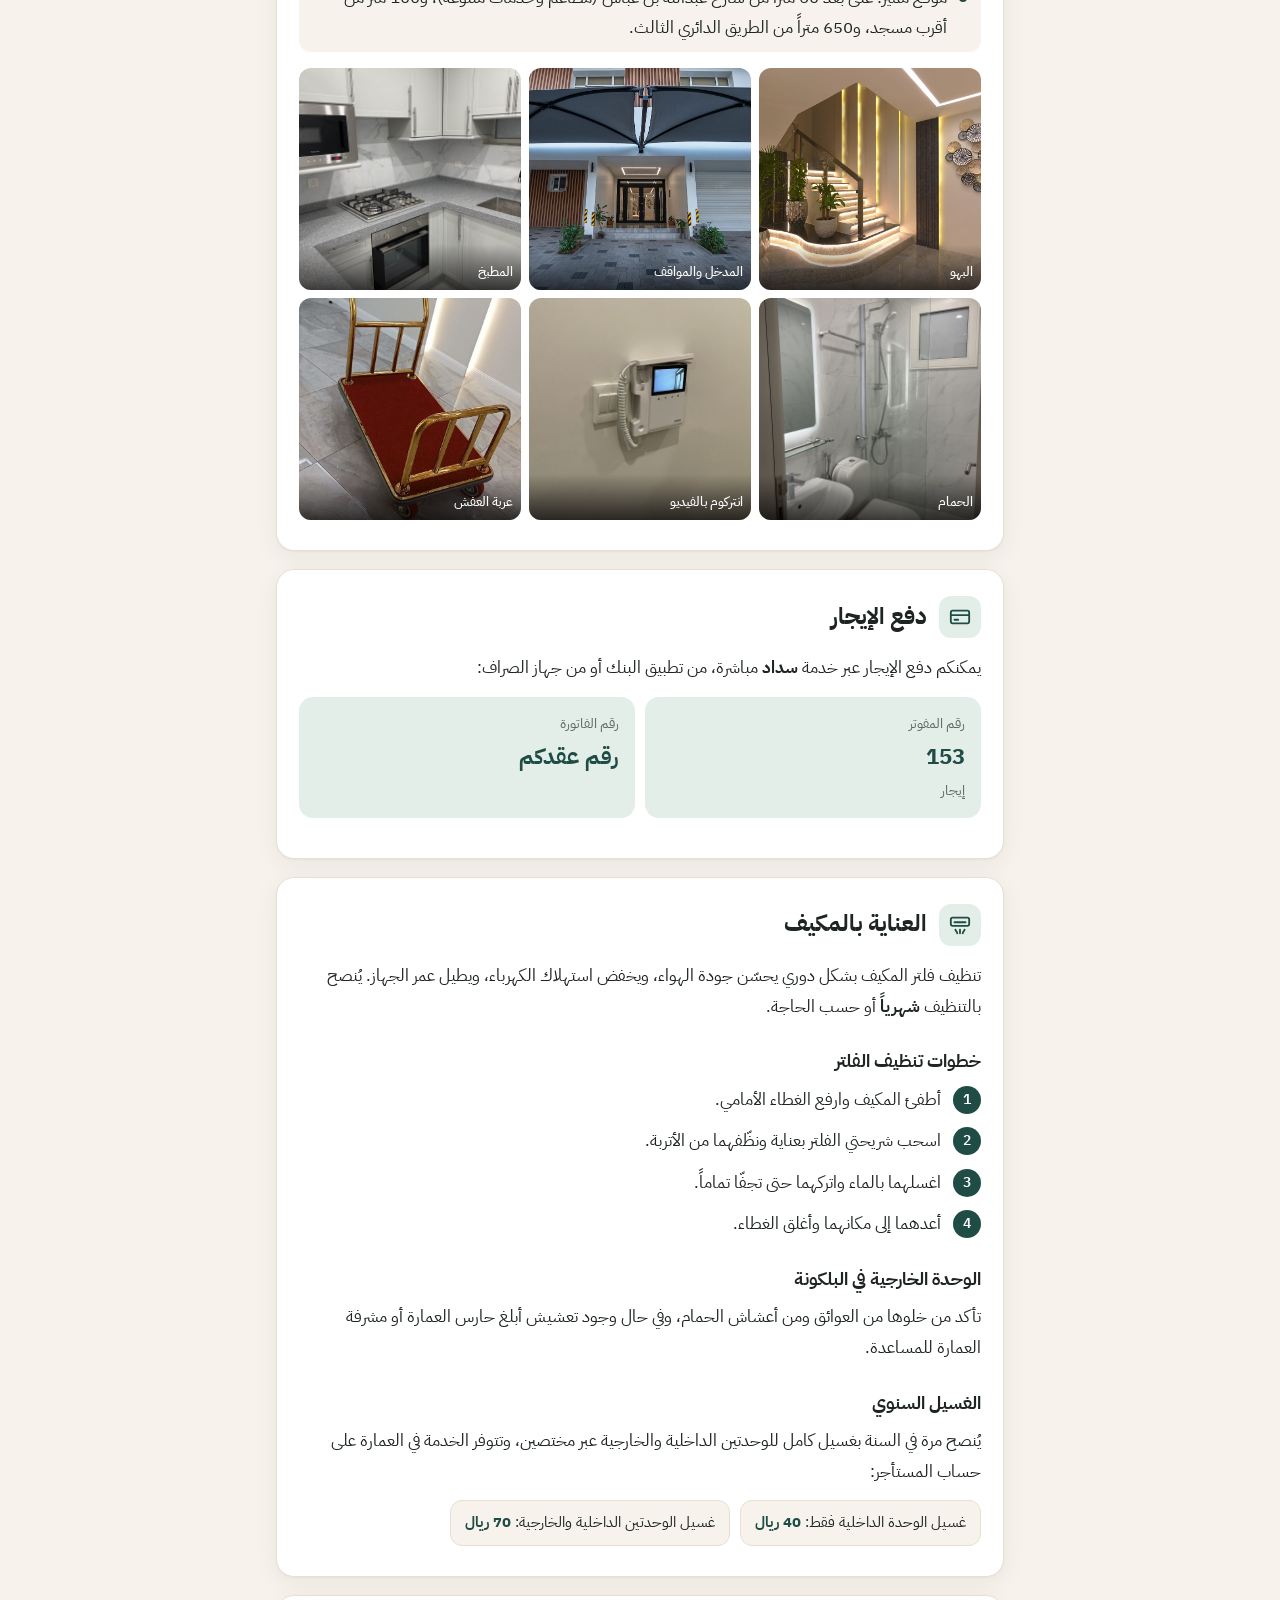
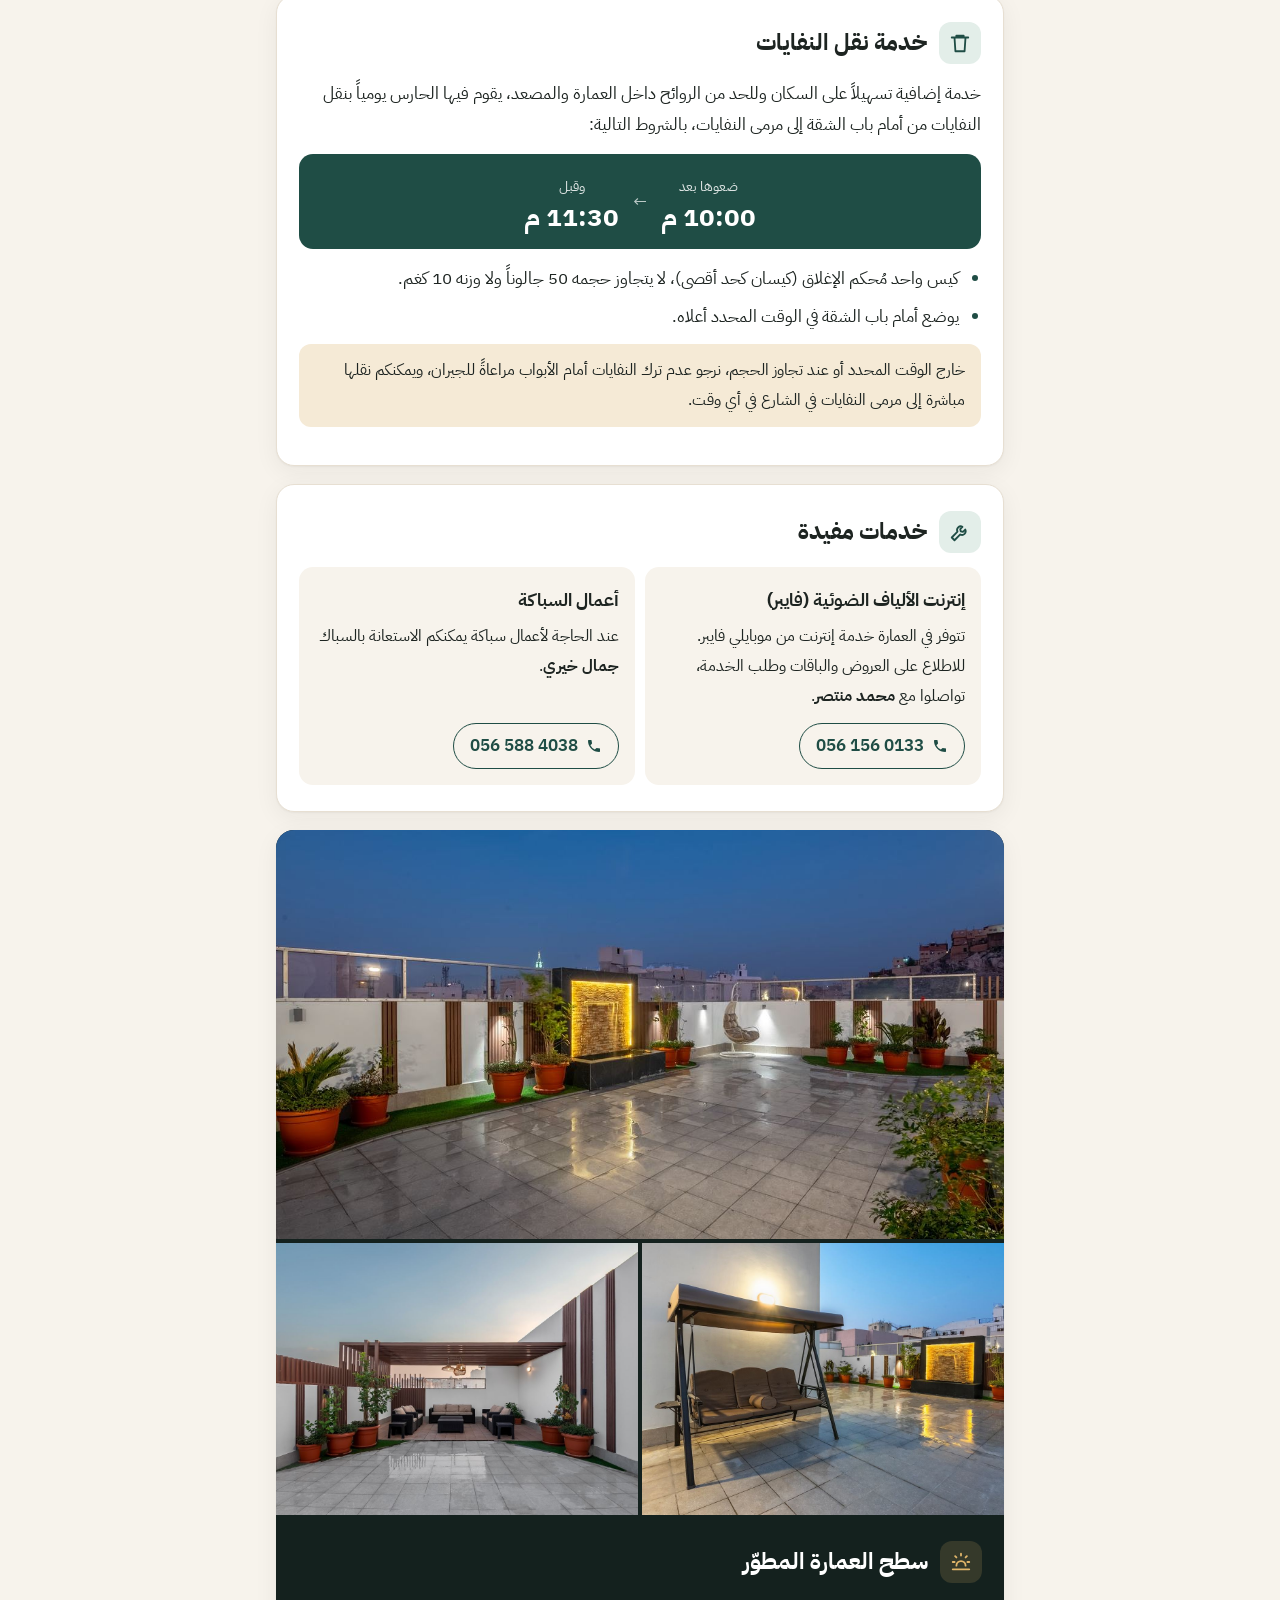
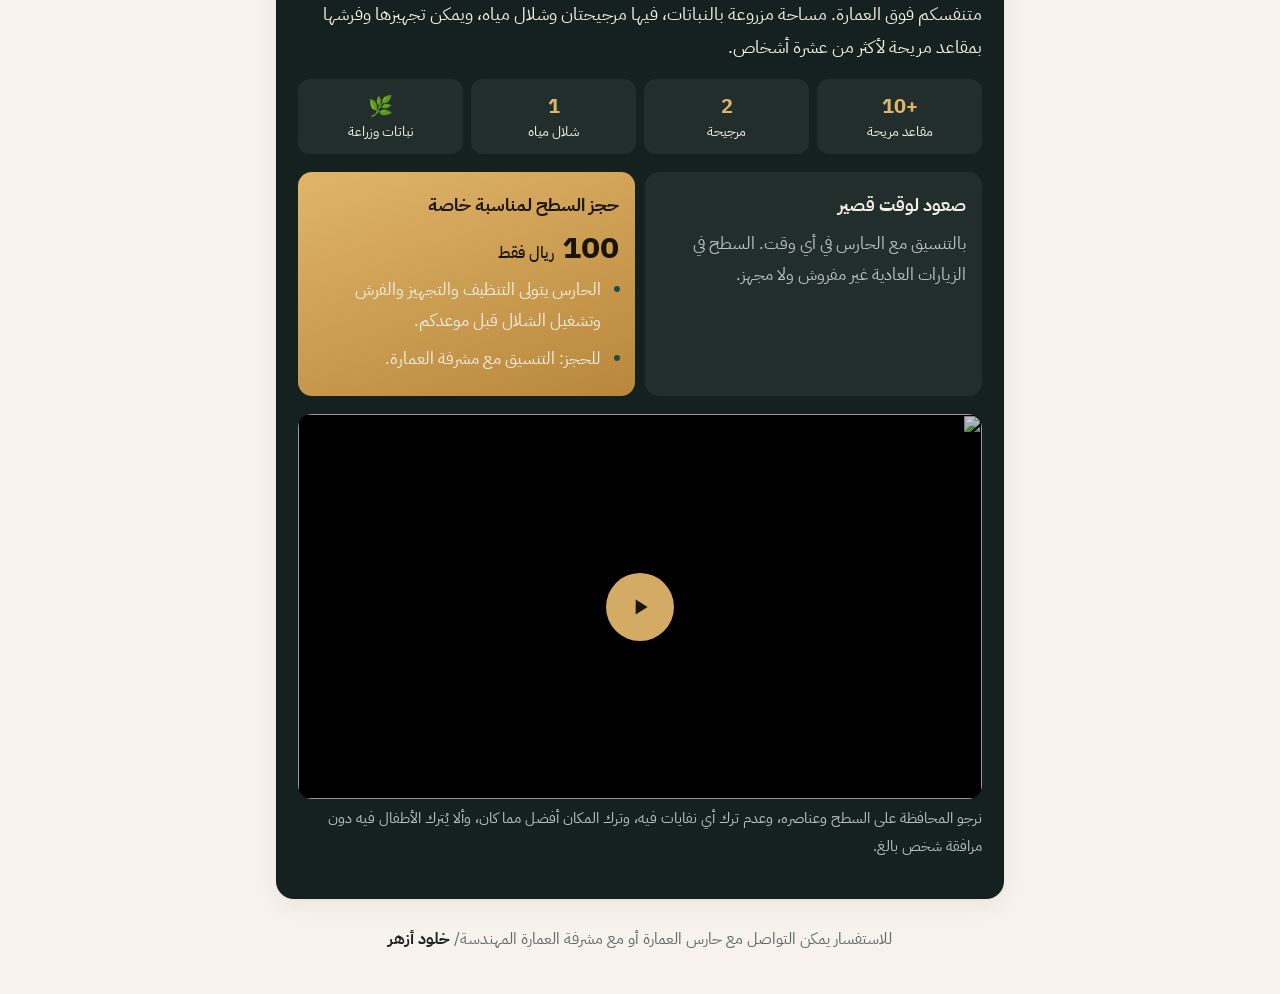
==== commit 84832481: "Move address to top, add supervisor contact, encode service phone numbers Co-Authored-By: Claude Opu" ====
--- a/index.html
+++ b/index.html
@@ -26,34 +26,46 @@
   <div class="wrap">
     <span class="eyebrow">عمارة الشوقية · مكة المكرمة</span>
     <h1>دليل سكان العمارة</h1>
-    <p>أهلاً بكم في عمارتكم. هذه الصفحة دليلكم العملي كسكان في العمارة، تجدون فيها ما تحتاجونه من معلومات خلال إقامتكم.</p>
+    <p>أهلاً وسهلاً بكم في عمارتكم. هذه الصفحة دليل ساكن العمارة، تجدون فيها العديد من المعلومات المفيدة لتحسين تجربة إقامتكم.</p>
   </div>
 </header>
 
 <nav aria-label="أقسام الصفحة">
   <div class="wrap">
+    <a href="#address">العنوان</a>
     <a href="#features">مميزات العمارة</a>
     <a href="#rent">دفع الإيجار</a>
     <a href="#ac">المكيف</a>
     <a href="#trash">النفايات</a>
     <a href="#services">خدمات</a>
     <a href="#roof">السطح</a>
-    <a href="#address">العنوان</a>
   </div>
 </nav>
 
 <main class="wrap">
 
+  <section id="address">
+    <h2><span class="ic"><svg viewBox="0 0 24 24" fill="none" stroke="currentColor" stroke-width="2" stroke-linecap="round" stroke-linejoin="round"><path d="M12 21s-7-6.2-7-12a7 7 0 0 1 14 0c0 5.8-7 12-7 12z"/><circle cx="12" cy="9" r="2.5"/></svg></span>العنوان الوطني للعمارة</h2>
+    <p class="addr">8180 شارع عقبة بن عامر، حي الشوقية 3438، مكة المكرمة 24351</p>
+    <div class="code">
+      <span>العنوان المختصر:</span>
+      <strong id="short">MDSA8180</strong>
+      <button class="copy" type="button" data-copy="MDSA8180" data-done="تم النسخ">نسخ</button>
+    </div>
+    <a class="btn" href="https://bit.ly/3FcjafR" target="_blank" rel="noopener">فتح الموقع على الخريطة</a>
+  </section>
+
   <section id="features">
     <h2><span class="ic"><svg viewBox="0 0 24 24" fill="none" stroke="currentColor" stroke-width="2" stroke-linecap="round" stroke-linejoin="round"><path d="M3 21h18M5 21V7l7-4 7 4v14M9 21v-6h6v6"/></svg></span>مميزات العمارة</h2>
     <ul class="features">
       <li>مطبخ مجهز بالكامل: سطح غاز بأربع عيون، وفرن كهربائي، وفرن مايكروويف.</li>
-      <li>مكيفات سبليت راكبة، وستائر راكبة.</li>
+      <li>توفر مكيفات اسبليت، وتوفر ستائر جاهزة.</li>
       <li>خزان مياه مستقل ومضخة ذكية لكل شقة، ولا توجد خزانات علوية، فلا يتعرض الماء لحرارة شمس السطح.</li>
       <li>موقف سيارة خاص لكل شقة.</li>
       <li>نظام تهوية ذاتي للمناور يقلل انتقال الروائح بين الشقق.</li>
       <li>انتركوم بالفيديو، وكاميرات أمنية في المدخل والمواقف.</li>
-      <li>عربة عفش في المدخل لاستخدام السكان.</li>
+      <li>عربة نقل عفش في المدخل لاستخدام السكان.</li>
+      <li>سطح مطوّر مزروع، فيه مرجيحتان وشلال مياه، متنفس لسكان العمارة ويمكن حجزه لمناسباتكم الخاصة. <a href="#roof">التفاصيل</a></li>
       <li>شقق مفروشة أو مخدومة للتأجير اليومي في العمارة نفسها بترخيص من وزارة السياحة، مناسبة لإقامة ضيوفكم ومعارفكم.</li>
       <li>موقع مميز: على بعد 60 متراً من شارع عبدالله بن عباس (مطاعم وخدمات متنوعة)، و100 متر من أقرب مسجد، و650 متراً من الطريق الدائري الثالث.</li>
     </ul>
@@ -87,12 +99,12 @@
       <li>أعدهما إلى مكانهما وأغلق الغطاء.</li>
     </ol>
     <h3>الوحدة الخارجية في البلكونة</h3>
-    <p>تأكد من خلوها من العوائق ومن أعشاش الحمام، وفي حال وجود تعشيش أبلغ الإدارة للمساعدة.</p>
+    <p>تأكد من خلوها من العوائق ومن أعشاش الحمام، وفي حال وجود تعشيش أبلغ حارس العمارة أو مشرفة العمارة للمساعدة.</p>
     <h3>الغسيل السنوي</h3>
     <p>يُنصح مرة في السنة بغسيل كامل للوحدتين الداخلية والخارجية عبر مختصين، وتتوفر الخدمة في العمارة على حساب المستأجر:</p>
     <div class="price-row">
-      <span>الوحدة الداخلية فقط: <b>40 ريال</b></span>
-      <span>الوحدتان الداخلية والخارجية: <b>70 ريال</b></span>
+      <span>غسيل الوحدة الداخلية فقط: <b>40 ريال</b></span>
+      <span>غسيل الوحدتين الداخلية والخارجية: <b>70 ريال</b></span>
     </div>
   </section>
 
@@ -117,12 +129,12 @@
       <div class="svc-item">
         <h3>إنترنت الألياف الضوئية (فايبر)</h3>
         <p>تتوفر في العمارة خدمة إنترنت من موبايلي فايبر. للاطلاع على العروض والباقات وطلب الخدمة، تواصلوا مع <b>محمد منتصر</b>.</p>
-        <a class="call" href="tel:+966561560133"><span dir="ltr">056 156 0133</span></a>
+        <a class="call" data-n="MzMxMDY1MTY1NjY5"><span dir="ltr"></span></a>
       </div>
       <div class="svc-item">
         <h3>أعمال السباكة</h3>
         <p>عند الحاجة لأعمال سباكة يمكنكم الاستعانة بالسباك <b>جمال خيري</b>.</p>
-        <a class="call" href="tel:+966565884038"><span dir="ltr">056 588 4038</span></a>
+        <a class="call" data-n="ODMwNDg4NTY1NjY5"><span dir="ltr"></span></a>
       </div>
     </div>
   </section>
@@ -154,7 +166,7 @@
           <div class="price">100 <small>ريال فقط</small></div>
           <ul>
             <li>الحارس يتولى التنظيف والتجهيز والفرش وتشغيل الشلال قبل موعدكم.</li>
-            <li>للحجز: التنسيق مباشرة مع إدارة العمارة.</li>
+            <li>للحجز: التنسيق مع مشرفة العمارة.</li>
           </ul>
         </div>
       </div>
@@ -168,20 +180,13 @@
     </div>
   </section>
 
-  <section id="address">
-    <h2><span class="ic"><svg viewBox="0 0 24 24" fill="none" stroke="currentColor" stroke-width="2" stroke-linecap="round" stroke-linejoin="round"><path d="M12 21s-7-6.2-7-12a7 7 0 0 1 14 0c0 5.8-7 12-7 12z"/><circle cx="12" cy="9" r="2.5"/></svg></span>العنوان الوطني للعمارة</h2>
-    <p class="addr">8180 شارع عقبة بن عامر، حي الشوقية 3438، مكة المكرمة 24351</p>
-    <div class="code">
-      <span>العنوان المختصر:</span>
-      <strong id="short">MDSA8180</strong>
-      <button class="copy" type="button" data-copy="MDSA8180" data-done="تم النسخ">نسخ</button>
-    </div>
-    <a class="btn" href="https://bit.ly/3FcjafR" target="_blank" rel="noopener">فتح الموقع على الخريطة</a>
-  </section>
-
 </main>
 
-<footer>للاستفسار تواصلوا مع حارس العمارة أو إدارتها.</footer>
+<footer>
+  <div class="wrap contact">
+    <p>للاستفسار يمكن التواصل مع حارس العمارة أو مع مشرفة العمارة المهندسة/ <b>خلود أزهر</b></p>
+  </div>
+</footer>
 
 <script src="/script.js"></script>
 </body>
--- a/styles.css
+++ b/styles.css
@@ -123,4 +123,8 @@
 button.copy{font:inherit;font-size:14px;border:1px solid var(--line);background:var(--bg);color:var(--ink);border-radius:99px;padding:4px 12px;cursor:pointer}
 .btn{display:inline-flex;align-items:center;gap:8px;margin-top:14px;text-decoration:none;font-weight:600;background:var(--accent);color:var(--accent-ink);padding:10px 20px;border-radius:99px}
 
-footer{text-align:center;color:var(--muted);font-size:14px;padding:18px 16px 40px}
+footer{padding:8px 0 40px}
+footer .contact{display:flex;flex-direction:column;align-items:center;gap:10px;text-align:center;color:var(--muted);font-size:16px}
+footer .contact p{margin:0}
+footer .contact b{color:var(--ink)}
+footer .call{align-self:center}
